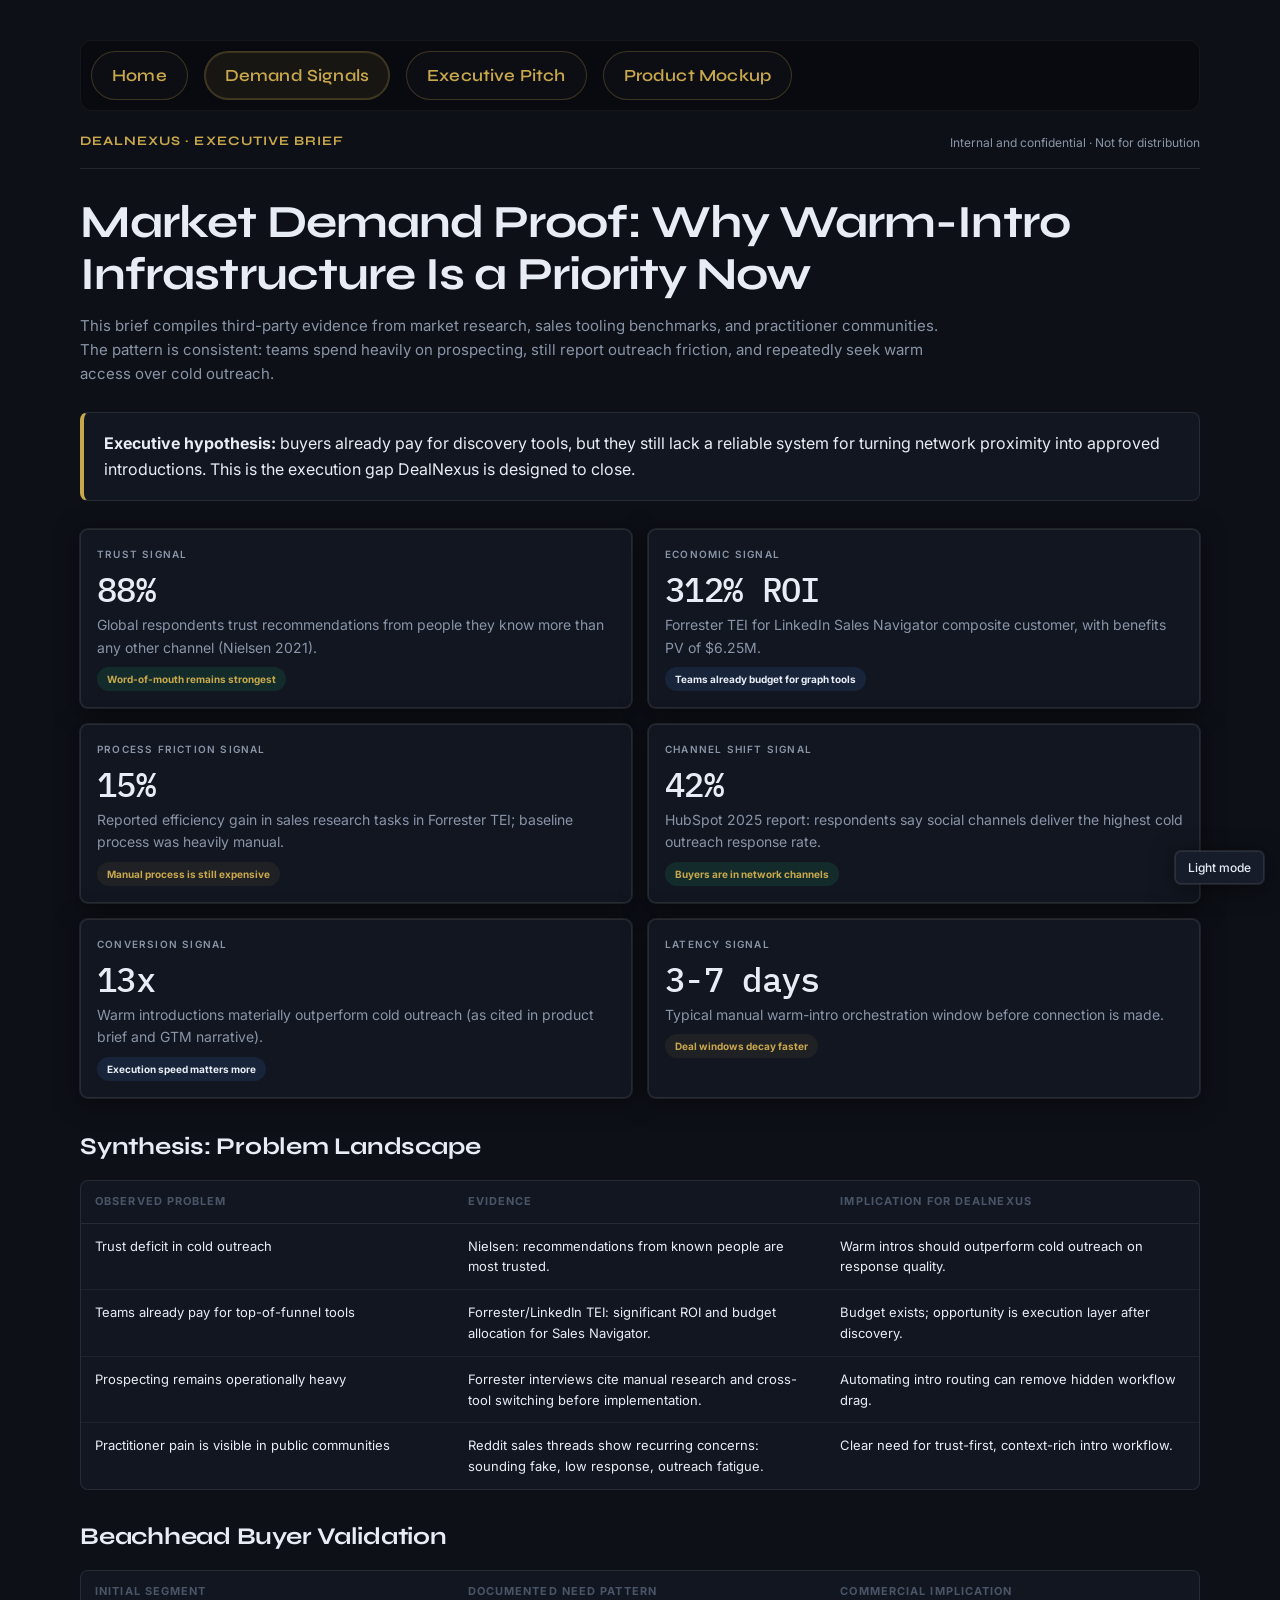
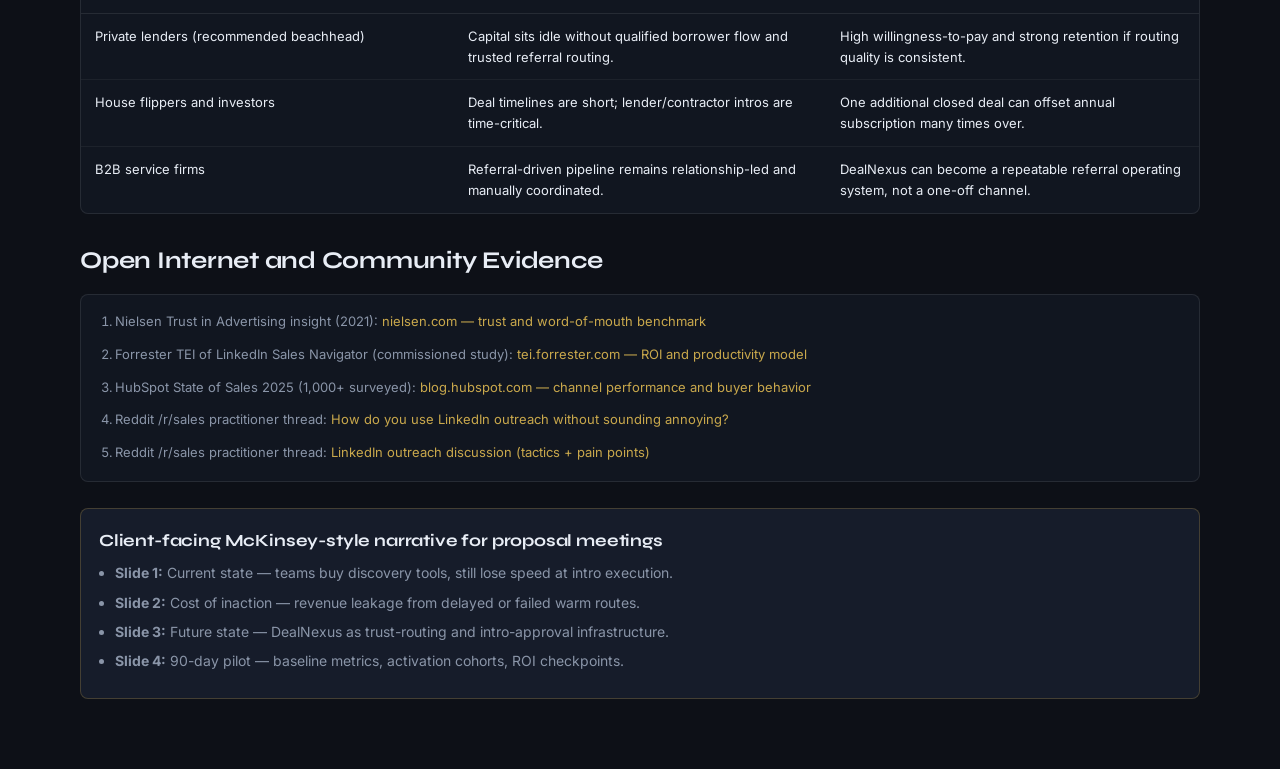
==== production/demand-signals.html @ cf281ab1 "Clean push" ====
<!DOCTYPE html>
<html lang="en">
<head>
  <meta charset="UTF-8">
  <meta name="viewport" content="width=device-width, initial-scale=1.0">
  <meta name="robots" content="noindex, nofollow, noarchive, nosnippet, noimageindex">
  <meta name="googlebot" content="noindex, nofollow, noarchive, nosnippet, noimageindex">
  <title>DealNexus Demand Signals — Executive Brief</title>
  <link rel="preconnect" href="https://fonts.googleapis.com">
  <link href="https://fonts.googleapis.com/css2?family=Sora:wght@300;400;500;600;700;800&family=DM+Mono:wght@400;500&display=swap" rel="stylesheet">
  <link rel="stylesheet" href="assets/aurum-design-system.css">
  <style>
    * { box-sizing: border-box; margin: 0; padding: 0; }
    body{
      font-family:'Inter',sans-serif !important;
      background:var(--bg-base) !important;
      color:var(--ink-primary) !important;
      line-height:1.6;
      padding:40px 22px 70px;
    }
    .wrap{max-width:1120px;margin:0 auto;}
    .global-menu{
      display:flex;gap:16px;flex-wrap:wrap;margin:0 0 20px;
      padding:10px;border:1px solid var(--border-subtle);
      border-radius:12px;background:var(--bg-void);
    }
    .global-menu a{
      text-decoration:none;
      color:var(--gold);
      background:rgba(255,255,255,0.02);
      border:1px solid var(--gold-border);
      border-radius:999px;
      padding:10px 20px;
      font-family:'Syne',sans-serif;
      font-size:17px;
      font-weight:600;
      letter-spacing:0.01em;
      transition:all .2s;
    }
    .global-menu a:hover{
      border-color:rgba(201,168,76,0.45);
      background:var(--gold-surface);
    }
    .global-menu a.active{
      background:var(--gold-surface);
      box-shadow:inset 0 0 0 1px rgba(201,168,76,0.2);
    }
    .top{
      display:flex;justify-content:space-between;align-items:flex-end;gap:16px;
      padding-bottom:16px;border-bottom:1px solid var(--border-default);margin-bottom:28px;
    }
    .brand{
      font-family:'Syne',sans-serif !important;
      font-weight:700;letter-spacing:0.08em;font-size:13px;color:var(--gold);
      text-transform:uppercase;
    }
    .meta{font-size:12px;color:var(--ink-secondary) !important;}
    h1{
      font-family:'Syne',sans-serif !important;
      font-size:clamp(30px,4.2vw,46px);
      line-height:1.12;
      letter-spacing:-0.02em;
      margin-bottom:14px;
      color:var(--ink-primary) !important;
    }
    .lead{
      color:var(--ink-secondary) !important;max-width:880px;font-size:15px;margin-bottom:26px;
    }
    .callout{
      background:var(--bg-surface);
      border:1px solid var(--border-default);
      border-left:4px solid var(--gold);
      border-radius:8px;
      padding:18px 20px;margin-bottom:28px;
      color:var(--ink-primary);
    }
    .callout strong{color:var(--ink-primary);}
    .grid{display:grid;grid-template-columns:repeat(2,minmax(0,1fr));gap:16px;margin-bottom:30px;}
    .card{
      background:var(--bg-surface);
      border:1px solid var(--border-default);
      border-radius:8px;
      padding:16px;
      box-shadow:var(--shadow-panel);
    }
    .kicker{
      font-size:10px;text-transform:uppercase;letter-spacing:0.12em;
      color:var(--ink-secondary) !important;font-weight:600;margin-bottom:10px;
    }
    .stat{
      font-family:'IBM Plex Mono',monospace !important;
      font-size:34px;line-height:1;font-weight:500;letter-spacing:-0.02em;
      margin-bottom:8px;color:var(--ink-primary) !important;
    }
    .desc{font-size:14px;color:var(--ink-secondary) !important;}
    .pill{display:inline-block;font-size:10px;border-radius:999px;padding:4px 10px;margin-top:8px;font-weight:700;}
    .pill.teal{background:rgba(34,201,122,0.12);color:var(--gain);}
    .pill.purple{background:rgba(76,138,232,0.12);color:var(--data-1);}
    .pill.gold{background:var(--gold-surface);color:var(--gold);}
    h2{
      margin:16px 0 14px;
      font-family:'Syne',sans-serif !important;
      font-size:24px;
      color:var(--ink-primary) !important;
      letter-spacing:-0.01em;
    }
    .problem-table{
      width:100%;
      border-collapse:collapse;
      margin-bottom:28px;
      background:var(--bg-surface);
      border:1px solid var(--border-default);
      border-radius:8px;
      overflow:hidden;
      display:block;
    }
    .problem-table thead,.problem-table tbody,.problem-table tr{display:table;width:100%;table-layout:fixed;}
    .problem-table th,.problem-table td{
      text-align:left;padding:12px 14px;border-bottom:1px solid var(--border-subtle);
      vertical-align:top;font-size:13px;color:var(--ink-primary);
    }
    .problem-table th{
      font-size:11px;text-transform:uppercase;letter-spacing:0.1em;
      color:var(--ink-tertiary) !important;
      border-bottom:1px solid var(--border-default);
    }
    .problem-table tr:last-child td{border-bottom:none;}
    .source-list{
      background:var(--bg-surface);border:1px solid var(--border-default);border-radius:8px;padding:16px 16px 6px;
    }
    .source-list li{margin:0 0 12px 18px;color:var(--ink-secondary) !important;font-size:13px;}
    .source-list a{color:var(--gold);text-decoration:none;}
    .source-list a:hover{text-decoration:underline;color:var(--gold-bright);}
    .next{
      margin-top:26px;background:var(--bg-elevated);color:var(--ink-primary);
      border:1px solid var(--gold-border);border-radius:8px;padding:18px;
    }
    .next h3{color:var(--ink-primary) !important;font-size:17px;margin-bottom:8px;font-family:'Syne',sans-serif !important;}
    .next ul{margin-left:16px;}
    .next li{margin-bottom:7px;font-size:14px;color:var(--ink-secondary);}
    @media(max-width:900px){.grid{grid-template-columns:1fr;}}
  </style>
</head>
<body>
  <div class="wrap">
    <div class="global-menu">
      <a href="index.html">Home</a>
      <a href="demand-signals.html" class="active">Demand Signals</a>
      <a href="executive-pitch.html">Executive Pitch</a>
      <a href="mockups/dealnexus-product-mockup.html">Product Mockup</a>
    </div>
    <div class="top">
      <div class="brand">DealNexus · Executive Brief</div>
      <div class="meta">Internal and confidential · Not for distribution</div>
    </div>

    <h1>Market Demand Proof: Why Warm-Intro Infrastructure Is a Priority Now</h1>
    <p class="lead">
      This brief compiles third-party evidence from market research, sales tooling benchmarks, and practitioner communities.
      The pattern is consistent: teams spend heavily on prospecting, still report outreach friction, and repeatedly seek warm
      access over cold outreach.
    </p>

    <div class="callout">
      <strong>Executive hypothesis:</strong> buyers already pay for discovery tools, but they still lack a reliable system for turning
      network proximity into approved introductions. This is the execution gap DealNexus is designed to close.
    </div>

    <div class="grid">
      <div class="card">
        <div class="kicker">Trust signal</div>
        <div class="stat">88%</div>
        <div class="desc">Global respondents trust recommendations from people they know more than any other channel (Nielsen 2021).</div>
        <span class="pill teal">Word-of-mouth remains strongest</span>
      </div>
      <div class="card">
        <div class="kicker">Economic signal</div>
        <div class="stat">312% ROI</div>
        <div class="desc">Forrester TEI for LinkedIn Sales Navigator composite customer, with benefits PV of $6.25M.</div>
        <span class="pill purple">Teams already budget for graph tools</span>
      </div>
      <div class="card">
        <div class="kicker">Process friction signal</div>
        <div class="stat">15%</div>
        <div class="desc">Reported efficiency gain in sales research tasks in Forrester TEI; baseline process was heavily manual.</div>
        <span class="pill gold">Manual process is still expensive</span>
      </div>
      <div class="card">
        <div class="kicker">Channel shift signal</div>
        <div class="stat">42%</div>
        <div class="desc">HubSpot 2025 report: respondents say social channels deliver the highest cold outreach response rate.</div>
        <span class="pill teal">Buyers are in network channels</span>
      </div>
      <div class="card">
        <div class="kicker">Conversion signal</div>
        <div class="stat">13x</div>
        <div class="desc">Warm introductions materially outperform cold outreach (as cited in product brief and GTM narrative).</div>
        <span class="pill purple">Execution speed matters more</span>
      </div>
      <div class="card">
        <div class="kicker">Latency signal</div>
        <div class="stat">3-7 days</div>
        <div class="desc">Typical manual warm-intro orchestration window before connection is made.</div>
        <span class="pill gold">Deal windows decay faster</span>
      </div>
    </div>

    <h2>Synthesis: Problem Landscape</h2>
    <table class="problem-table">
      <thead>
        <tr>
          <th>Observed Problem</th>
          <th>Evidence</th>
          <th>Implication for DealNexus</th>
        </tr>
      </thead>
      <tbody>
        <tr>
          <td>Trust deficit in cold outreach</td>
          <td>Nielsen: recommendations from known people are most trusted.</td>
          <td>Warm intros should outperform cold outreach on response quality.</td>
        </tr>
        <tr>
          <td>Teams already pay for top-of-funnel tools</td>
          <td>Forrester/LinkedIn TEI: significant ROI and budget allocation for Sales Navigator.</td>
          <td>Budget exists; opportunity is execution layer after discovery.</td>
        </tr>
        <tr>
          <td>Prospecting remains operationally heavy</td>
          <td>Forrester interviews cite manual research and cross-tool switching before implementation.</td>
          <td>Automating intro routing can remove hidden workflow drag.</td>
        </tr>
        <tr>
          <td>Practitioner pain is visible in public communities</td>
          <td>Reddit sales threads show recurring concerns: sounding fake, low response, outreach fatigue.</td>
          <td>Clear need for trust-first, context-rich intro workflow.</td>
        </tr>
      </tbody>
    </table>

    <h2>Beachhead Buyer Validation</h2>
    <table class="problem-table">
      <thead>
        <tr>
          <th>Initial Segment</th>
          <th>Documented Need Pattern</th>
          <th>Commercial Implication</th>
        </tr>
      </thead>
      <tbody>
        <tr>
          <td>Private lenders (recommended beachhead)</td>
          <td>Capital sits idle without qualified borrower flow and trusted referral routing.</td>
          <td>High willingness-to-pay and strong retention if routing quality is consistent.</td>
        </tr>
        <tr>
          <td>House flippers and investors</td>
          <td>Deal timelines are short; lender/contractor intros are time-critical.</td>
          <td>One additional closed deal can offset annual subscription many times over.</td>
        </tr>
        <tr>
          <td>B2B service firms</td>
          <td>Referral-driven pipeline remains relationship-led and manually coordinated.</td>
          <td>DealNexus can become a repeatable referral operating system, not a one-off channel.</td>
        </tr>
      </tbody>
    </table>

    <h2>Open Internet and Community Evidence</h2>
    <div class="source-list">
      <ol>
        <li>Nielsen Trust in Advertising insight (2021): <a href="https://www.nielsen.com/insights/2021/beyond-martech-building-trust-with-consumers-and-engaging-where-sentiment-is-high/" target="_blank" rel="noopener noreferrer">nielsen.com — trust and word-of-mouth benchmark</a></li>
        <li>Forrester TEI of LinkedIn Sales Navigator (commissioned study): <a href="https://tei.forrester.com/go/LinkedIn/SalesNavigator" target="_blank" rel="noopener noreferrer">tei.forrester.com — ROI and productivity model</a></li>
        <li>HubSpot State of Sales 2025 (1,000+ surveyed): <a href="https://blog.hubspot.com/sales/salespeople-looking-for-new-job-infographic" target="_blank" rel="noopener noreferrer">blog.hubspot.com — channel performance and buyer behavior</a></li>
        <li>Reddit /r/sales practitioner thread: <a href="https://old.reddit.com/r/sales/comments/14q27tf/how_do_you_use_linkedin_to_do_outreach_without/" target="_blank" rel="noopener noreferrer">How do you use LinkedIn outreach without sounding annoying?</a></li>
        <li>Reddit /r/sales practitioner thread: <a href="https://old.reddit.com/r/sales/comments/118w6ib/linkedin_outreach/" target="_blank" rel="noopener noreferrer">LinkedIn outreach discussion (tactics + pain points)</a></li>
      </ol>
    </div>

    <div class="next">
      <h3>Client-facing McKinsey-style narrative for proposal meetings</h3>
      <ul>
        <li><strong>Slide 1:</strong> Current state — teams buy discovery tools, still lose speed at intro execution.</li>
        <li><strong>Slide 2:</strong> Cost of inaction — revenue leakage from delayed or failed warm routes.</li>
        <li><strong>Slide 3:</strong> Future state — DealNexus as trust-routing and intro-approval infrastructure.</li>
        <li><strong>Slide 4:</strong> 90-day pilot — baseline metrics, activation cohorts, ROI checkpoints.</li>
      </ul>
    </div>
  </div>
  <script src="assets/theme-toggle.js"></script>
</body>
</html>
---- production/assets/aurum-design-system.css ----
@import url('https://fonts.googleapis.com/css2?family=Syne:wght@400;500;600;700;800&family=IBM+Plex+Mono:wght@300;400;500&family=Inter:wght@300;400;500;600&display=swap');

:root {
  --bg-void: #080A0F;
  --bg-base: #0D1017;
  --bg-surface: #111620;
  --bg-elevated: #161C2A;
  --bg-highlight: #1C2438;
  --bg-overlay: rgba(8,10,15,0.85);

  --ink-primary: #E8EDF5;
  --ink-secondary: #8A95A8;
  --ink-tertiary: #4A5568;
  --ink-inverted: #080A0F;

  --gold: #C9A84C;
  --gold-bright: #E8C96A;
  --gold-dim: #8A6E2E;
  --gold-glow: rgba(201,168,76,0.15);
  --gold-border: rgba(201,168,76,0.25);
  --gold-surface: rgba(201,168,76,0.08);

  --gain: #22C97A;
  --loss: #E8415A;
  --neutral: #8A95A8;

  --border-subtle: rgba(255,255,255,0.05);
  --border-default: rgba(255,255,255,0.09);
  --border-emphasis: rgba(255,255,255,0.16);

  --shadow-panel: 0 0 0 1px var(--border-default), 0 4px 24px rgba(0,0,0,0.5);
}

[data-theme="light"] {
  --bg-void: #F0F2F5;
  --bg-base: #F5F7FA;
  --bg-surface: #FFFFFF;
  --bg-elevated: #FAFBFC;
  --bg-highlight: #F0F4FF;
  --bg-overlay: rgba(245,247,250,0.9);

  --ink-primary: #111827;
  --ink-secondary: #4B5563;
  --ink-tertiary: #9CA3AF;
  --ink-inverted: #FFFFFF;

  --gold: #A07E2D;
  --gold-bright: #B89335;
  --gold-dim: #8A6E2E;
  --gold-border: rgba(160,126,45,0.30);
  --gold-surface: rgba(160,126,45,0.08);

  --border-subtle: rgba(0,0,0,0.06);
  --border-default: rgba(0,0,0,0.10);
  --border-emphasis: rgba(0,0,0,0.18);

  --shadow-panel: 0 0 0 1px rgba(0,0,0,0.08), 0 4px 16px rgba(0,0,0,0.08);
}

html, body {
  background: var(--bg-base) !important;
  color: var(--ink-primary) !important;
  font-family: 'Inter', sans-serif !important;
}

h1, h2, h3, h4, h5, h6,
.brand, .nav-logo, .footer-logo, .section-h2, .cta-h2, .ptitle {
  font-family: 'Syne', sans-serif !important;
  letter-spacing: -0.01em;
}

.num, .price-amount, .stat, .n, .roi-result, .hero-stat .num {
  font-family: 'IBM Plex Mono', monospace !important;
  font-variant-numeric: tabular-nums;
  font-feature-settings: 'tnum' 1;
}

.card, .price-card, .problem-card, .story-card, .moat-point, .vs-box, .roi-card, .intro-side, .slide, .stcrd, .pwrcrd, .ncrd, .dcard, .cconn, .icard {
  background: var(--bg-surface) !important;
  border-color: var(--border-default) !important;
  box-shadow: var(--shadow-panel) !important;
}

.btn-primary, .nav-cta, .btn-app, .intro-status {
  background: var(--gold) !important;
  color: var(--ink-inverted) !important;
  border-color: var(--gold-border) !important;
}

.btn-primary:hover, .nav-cta:hover, .btn-app:hover, .intro-status:hover {
  background: var(--gold-bright) !important;
}

.btn-ghost, .theme-btn, .ifbtn, .isub, .scr-tab, .atab {
  border-color: var(--border-default) !important;
  color: var(--ink-secondary) !important;
  background: transparent !important;
}

.label, .section-label, .cta-eyebrow, .hero-label, .kicker, .tag, .price-name, .psub, .muted, .meta, .footer-text {
  color: var(--ink-secondary) !important;
}

.teal, .nav-feature, .accent-teal, .hero-label, .section-label {
  color: var(--gold) !important;
}

.hero-label, .nav-feature, .price-card.featured {
  border-color: var(--gold-border) !important;
  background: var(--gold-surface) !important;
}

.delta-gain, .gain, .accent-gain { color: var(--gain) !important; }
.delta-loss, .loss, .accent-loss { color: var(--loss) !important; }

.theme-toggle-btn {
  position: fixed;
  right: 16px;
  bottom: 16px;
  z-index: 9999;
  padding: 8px 12px;
  border-radius: 6px;
  border: 1px solid var(--border-default);
  background: var(--bg-elevated);
  color: var(--ink-primary);
  font: 500 12px 'Inter', sans-serif;
  cursor: pointer;
  box-shadow: var(--shadow-panel);
}

.theme-toggle-btn:hover {
  border-color: var(--border-emphasis);
}
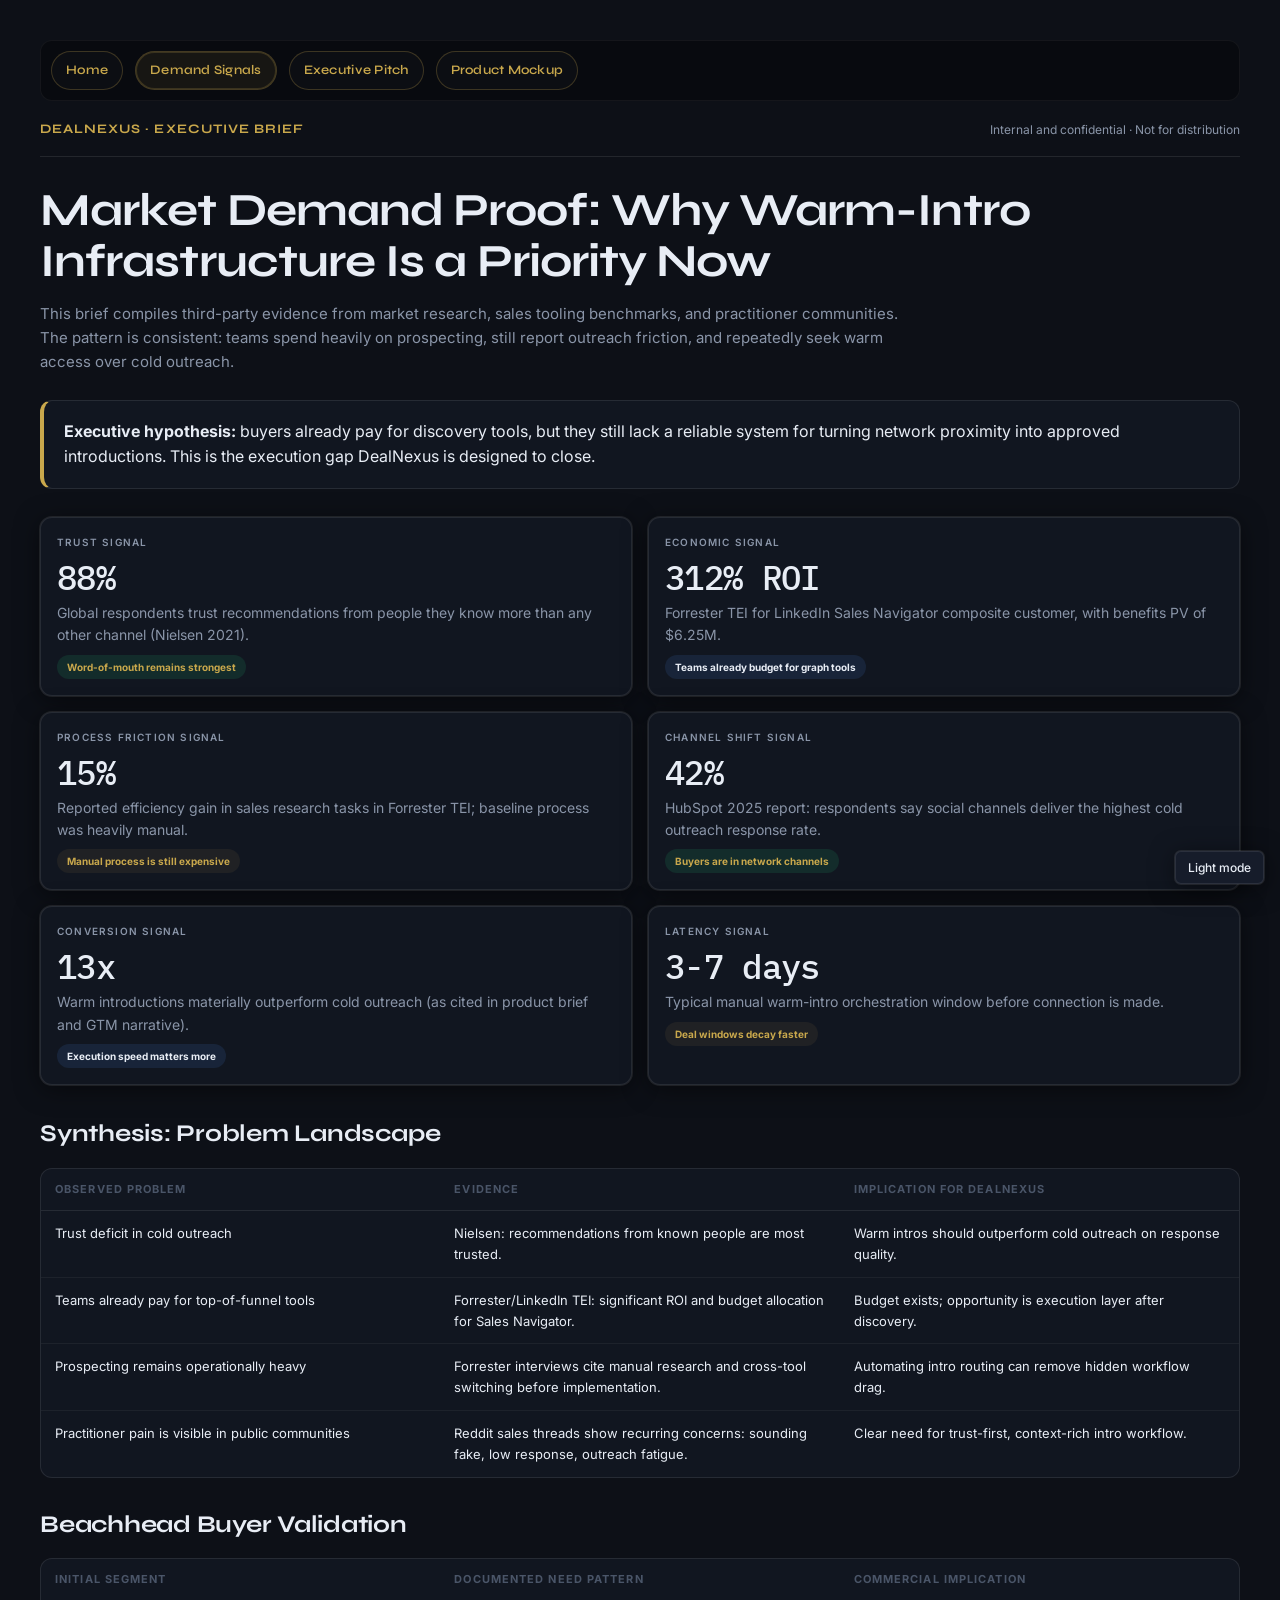
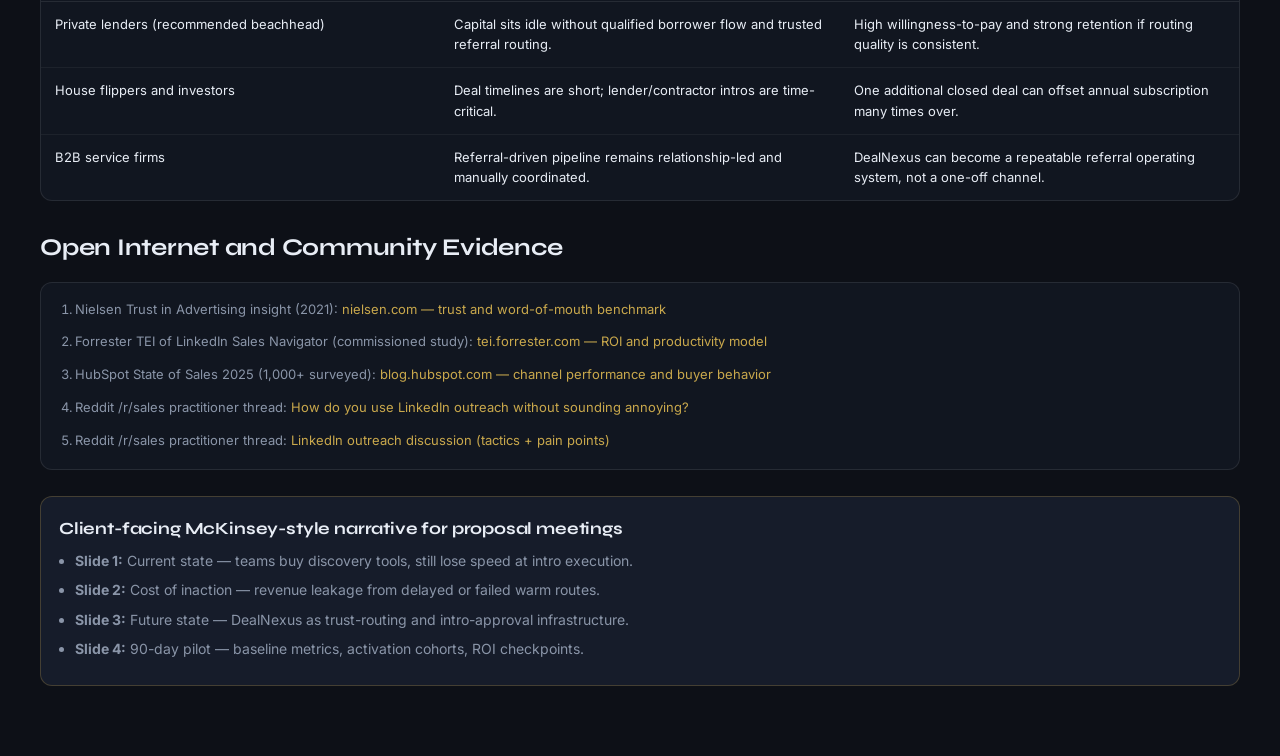
==== commit d029d394: "Fixes" ====
--- a/production/demand-signals.html
+++ b/production/demand-signals.html
@@ -18,9 +18,9 @@
       line-height:1.6;
       padding:40px 22px 70px;
     }
-    .wrap{max-width:1120px;margin:0 auto;}
+    .wrap{max-width:1200px;margin:0 auto;}
     .global-menu{
-      display:flex;gap:16px;flex-wrap:wrap;margin:0 0 20px;
+      display:flex;gap:12px;flex-wrap:wrap;margin:0 0 18px;
       padding:10px;border:1px solid var(--border-subtle);
       border-radius:12px;background:var(--bg-void);
     }
@@ -30,11 +30,11 @@
       background:rgba(255,255,255,0.02);
       border:1px solid var(--gold-border);
       border-radius:999px;
-      padding:10px 20px;
+      padding:8px 14px;
       font-family:'Syne',sans-serif;
-      font-size:17px;
+      font-size:13px;
       font-weight:600;
-      letter-spacing:0.01em;
+      letter-spacing:0.02em;
       transition:all .2s;
     }
     .global-menu a:hover{
@@ -70,7 +70,7 @@
       background:var(--bg-surface);
       border:1px solid var(--border-default);
       border-left:4px solid var(--gold);
-      border-radius:8px;
+      border-radius:12px;
       padding:18px 20px;margin-bottom:28px;
       color:var(--ink-primary);
     }
@@ -79,7 +79,7 @@
     .card{
       background:var(--bg-surface);
       border:1px solid var(--border-default);
-      border-radius:8px;
+      border-radius:12px;
       padding:16px;
       box-shadow:var(--shadow-panel);
     }
@@ -110,7 +110,7 @@
       margin-bottom:28px;
       background:var(--bg-surface);
       border:1px solid var(--border-default);
-      border-radius:8px;
+      border-radius:12px;
       overflow:hidden;
       display:block;
     }
@@ -126,14 +126,14 @@
     }
     .problem-table tr:last-child td{border-bottom:none;}
     .source-list{
-      background:var(--bg-surface);border:1px solid var(--border-default);border-radius:8px;padding:16px 16px 6px;
+      background:var(--bg-surface);border:1px solid var(--border-default);border-radius:12px;padding:16px 16px 6px;
     }
     .source-list li{margin:0 0 12px 18px;color:var(--ink-secondary) !important;font-size:13px;}
     .source-list a{color:var(--gold);text-decoration:none;}
     .source-list a:hover{text-decoration:underline;color:var(--gold-bright);}
     .next{
       margin-top:26px;background:var(--bg-elevated);color:var(--ink-primary);
-      border:1px solid var(--gold-border);border-radius:8px;padding:18px;
+      border:1px solid var(--gold-border);border-radius:12px;padding:18px;
     }
     .next h3{color:var(--ink-primary) !important;font-size:17px;margin-bottom:8px;font-family:'Syne',sans-serif !important;}
     .next ul{margin-left:16px;}
--- a/production/assets/aurum-design-system.css
+++ b/production/assets/aurum-design-system.css
@@ -55,12 +55,58 @@
   --border-emphasis: rgba(0,0,0,0.18);
 
   --shadow-panel: 0 0 0 1px rgba(0,0,0,0.08), 0 4px 16px rgba(0,0,0,0.08);
+
+  /* Legacy token bridge for pages that still use old vars */
+  --navy: #F5F7FA;
+  --navy2: #EEF2F7;
+  --navy3: #E7EDF5;
+  --navy4: #DCE5F2;
+  --white: #111827;
+  --muted: rgba(17,24,39,0.68);
+  --muted2: rgba(17,24,39,0.42);
+  --border: rgba(17,24,39,0.12);
+  --teal: #0D9488;
+  --teal2: #0F766E;
+  --purple: #6D28D9;
+  --coral: #DC2626;
 }
 
 html, body {
   background: var(--bg-base) !important;
   color: var(--ink-primary) !important;
   font-family: 'Inter', sans-serif !important;
+}
+
+a { color: inherit; }
+
+[data-theme="light"] body::before {
+  opacity: 0.08 !important;
+}
+
+[data-theme="light"] nav,
+[data-theme="light"] .top,
+[data-theme="light"] .topbar {
+  background: rgba(255,255,255,0.85) !important;
+  border-color: var(--border-default) !important;
+}
+
+[data-theme="light"] .nav-links a,
+[data-theme="light"] .meta,
+[data-theme="light"] .conf,
+[data-theme="light"] .foot,
+[data-theme="light"] .desc,
+[data-theme="light"] .sub {
+  color: var(--ink-secondary) !important;
+}
+
+[data-theme="light"] .hero-h1,
+[data-theme="light"] .section-h2,
+[data-theme="light"] .problem-card-title,
+[data-theme="light"] .moat-title,
+[data-theme="light"] .cta-h2,
+[data-theme="light"] .slide-title,
+[data-theme="light"] .brand {
+  color: var(--ink-primary) !important;
 }
 
 h1, h2, h3, h4, h5, h6,
